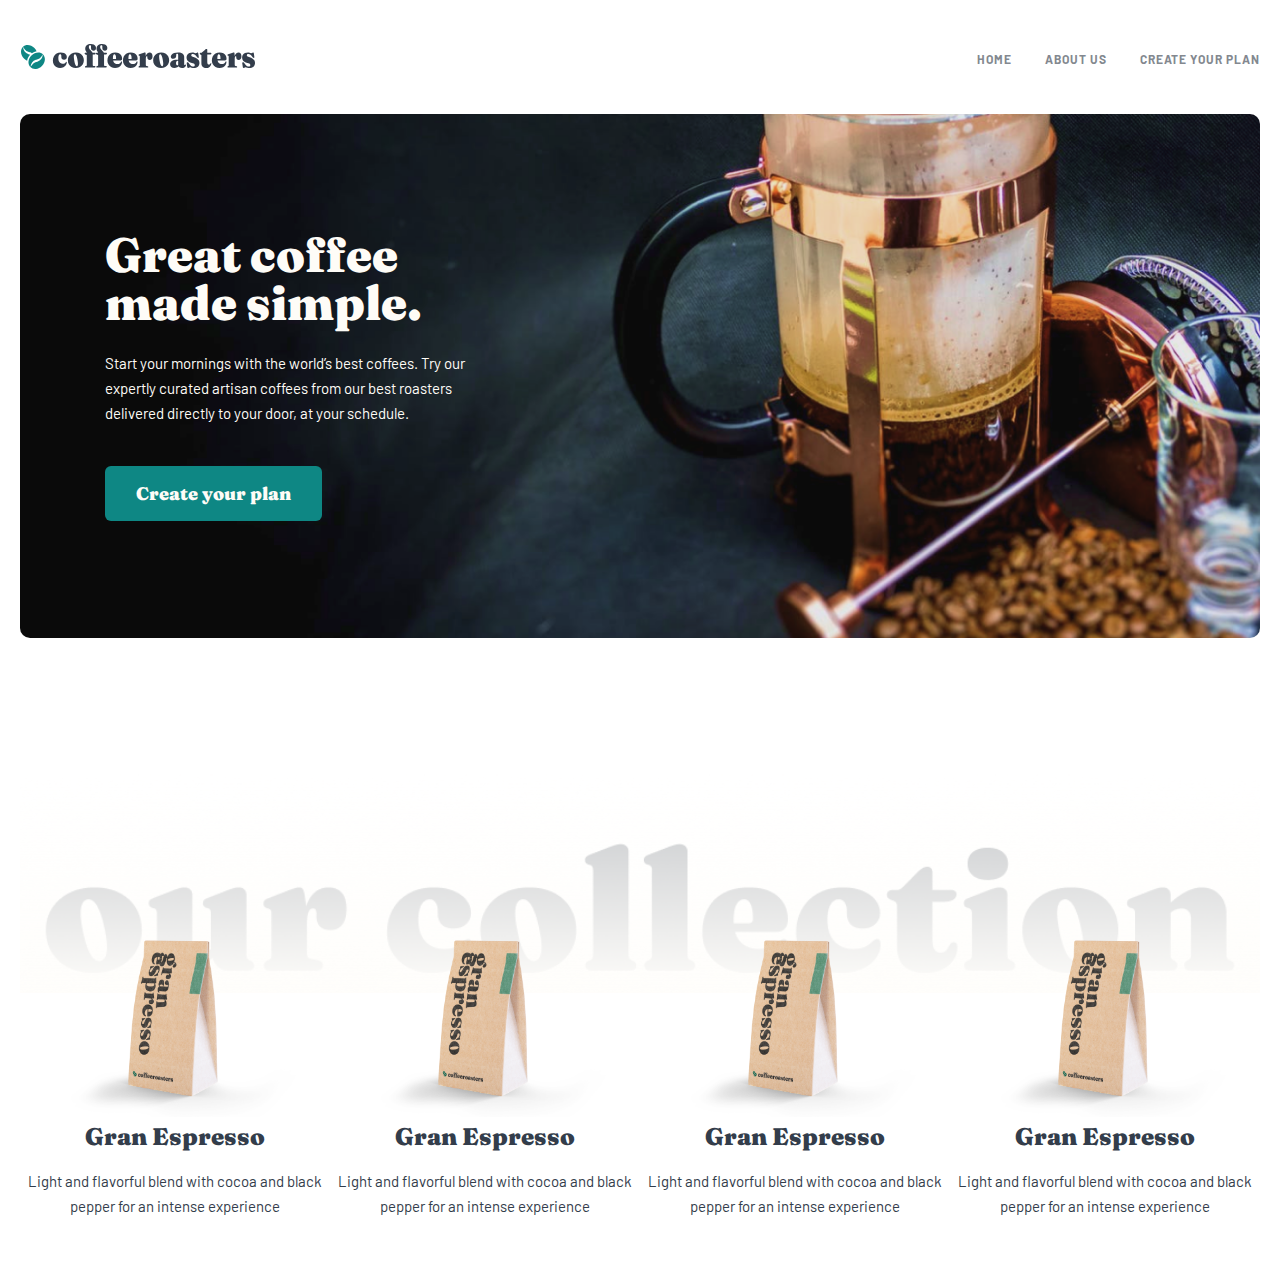
==== index.html @ 401d6cc8 "start" ====
<!DOCTYPE html>
<html lang="en">
  <head>
    <meta charset="UTF-8" />
    <meta name="viewport" content="width=device-width, initial-scale=1.0" />
    <link rel="stylesheet" href="./css/main.css" />
    <title>Document</title>
  </head>
  <body>
    <header class="header">
      <div class="container header__container">
        <div class="header__block">
          <a class="header__logo" href="#">
            <img src="./img/logo.svg" alt="logo" />
          </a>
          <nav class="header__nav">
            <ul class="header__list">
              <li class="header__item">
                <a class="header__link" href="#">HOME</a>
              </li>
              <li class="header__item">
                <a class="header__link" href="#">ABOUT US</a>
              </li>
              <li class="header__item">
                <a class="header__link" href="#">Create your plan</a>
              </li>
            </ul>
            <button class="header__btn"></button>
          </nav>
        </div>
      </div>
    </header>
    <main>
      <section class="hero">
        <div class="container hero__container">
          <div class="hero__block">
            <div class="hero__content">
              <h1 class="hero__title">Great coffee made simple.</h1>
              <p class="hero__text">
                Start your mornings with the world’s best coffees. Try our
                expertly curated artisan coffees from our best roasters
                delivered directly to your door, at your schedule.
              </p>
              <button class="hero__button">Create your plan</button>
            </div>
          </div>
        </div>
      </section>
      <section class="collection">
        <div class="container collection__container">
          <div class="collection__block">
            <ul class="collection__list">
              <li class="collection__item">
                <div class="collection__img_block">
                  <img src="./img/coffe.png" alt="img" />
                </div>
                <div class="collection__content">
                  <h2 class="collection__sub_title">Gran Espresso</h2>
                  <p class="collection__des">
                    Light and flavorful blend with cocoa and black pepper for an
                    intense experience
                  </p>
                </div>
              </li>
              <li class="collection__item">
                <div class="collection__img_block">
                  <img src="./img/coffe.png" alt="img" />
                </div>
                <div class="collection__content">
                  <h2 class="collection__sub_title">Gran Espresso</h2>
                  <p class="collection__des">
                    Light and flavorful blend with cocoa and black pepper for an
                    intense experience
                  </p>
                </div>
              </li>
              <li class="collection__item">
                <div class="collection__img_block">
                  <img src="./img/coffe.png" alt="img" />
                </div>
                <div class="collection__content">
                  <h2 class="collection__sub_title">Gran Espresso</h2>
                  <p class="collection__des">
                    Light and flavorful blend with cocoa and black pepper for an
                    intense experience
                  </p>
                </div>
              </li>
              <li class="collection__item">
                <div class="collection__img_block">
                  <img src="./img/coffe.png" alt="img" />
                </div>
                <div class="collection__content">
                  <h2 class="collection__sub_title">Gran Espresso</h2>
                  <p class="collection__des">
                    Light and flavorful blend with cocoa and black pepper for an
                    intense experience
                  </p>
                </div>
              </li>
            </ul>
          </div>
        </div>
      </section>
    </main>
  </body>
</html>
---- css/main.css ----
@import url("https://fonts.googleapis.com/css2?family=Barlow:ital,wght@0,100;0,200;0,300;0,400;0,500;0,600;0,700;0,800;0,900;1,100;1,200;1,300;1,400;1,500;1,600;1,700;1,800;1,900&family=Fraunces:ital,opsz,wght@0,9..144,100..900;1,9..144,100..900&display=swap");
* {
  -webkit-box-sizing: border-box;
          box-sizing: border-box;
  margin: 0;
  padding: 0;
}

ul,
ol {
  list-style: none;
}

img {
  max-width: 100%;
  height: auto;
}

a {
  text-decoration: none;
}

:root {
  --second-family: "Barlow", sans-serif;
}

body {
  font-family: "Fraunces", serif;
}

.container {
  max-width: 1320px;
  margin-left: auto;
  margin-right: auto;
  padding-left: 20px;
  padding-right: 20px;
}

.header {
  padding-top: 32px;
  position: sticky;
  top: 0;
  background-color: #fff;
  padding-bottom: 40px;
}

.header__logo {
  display: inline-block;
  width: 163px;
}

.header__btn {
  height: 16px;
  width: 16px;
  background-repeat: no-repeat;
  background-image: url("../img/menu-icon.svg");
  border: none;
  background-color: transparent;
}

.header__block {
  display: -webkit-box;
  display: -ms-flexbox;
  display: flex;
  -webkit-box-align: center;
      -ms-flex-align: center;
          align-items: center;
  -webkit-box-pack: justify;
      -ms-flex-pack: justify;
          justify-content: space-between;
}

.header__list {
  -webkit-box-align: center;
      -ms-flex-align: center;
          align-items: center;
  gap: 33px;
  display: none;
}

.header__link {
  font-family: var(--second-family);
  font-weight: 700;
  font-size: 12px;
  line-height: 125%;
  letter-spacing: 0.08em;
  text-transform: uppercase;
  color: #83888f;
}

@media screen and (min-width: 768px) {
  .header {
    padding-top: 40px;
  }
  .header__logo {
    width: 236px;
  }
  .header__btn {
    display: none;
  }
  .header__list {
    display: -webkit-box;
    display: -ms-flexbox;
    display: flex;
  }
}
@media screen and (min-width: 992px) {
  .header {
    padding-top: 43px;
  }
}
.hero__block {
  background-repeat: no-repeat;
  background-image: url("../img/hero_mobile.jpg");
  background-size: cover;
  padding: 100px 20px;
  text-align: center;
  border-radius: 10px;
}

.hero__title {
  font-weight: 900;
  font-size: 40px;
  line-height: 100%;
  margin-bottom: 24px;
  color: #fefcf7;
}

.hero__text {
  font-family: var(--second-family);
  font-weight: 400;
  font-size: 15px;
  line-height: 167%;
  color: #fefcf7;
  margin-bottom: 40px;
}

.hero {
  padding-bottom: 136px;
}

.hero__button {
  font-family: var(--font-family);
  font-weight: 900;
  font-size: 18px;
  line-height: 139%;
  text-align: center;
  color: #fefcf7;
  border-radius: 6px;
  background-color: #0e8784;
  padding: 15px 31px;
  border: none;
}

@media screen and (min-width: 768px) {
  .hero__content {
    max-width: 398px;
    margin-left: 58px;
    text-align: start;
  }
  .hero__title {
    font-size: 48px;
    line-height: 100%;
    margin-bottom: 24px;
  }
  .hero__text {
    font-size: 15px;
    line-height: 167%;
  }
  .hero__block {
    background-image: url("../img/hero_tablet.jpg");
    padding: 104px 0;
  }
}
@media screen and (min-width: 992px) {
  .hero__block {
    background-image: url("../img/hero_desktop.png");
    padding: 117px 0;
  }
  .hero__content {
    margin-left: 85px;
  }
}
.collection__block {
  background-repeat: no-repeat;
  background-image: url("../img/collection_bg.png");
  padding-top: 100px;
  background-position-x: center;
  background-position-y: top;
  background-size: contain;
}

.collection__img_block {
  width: 200px;
  margin-left: auto;
  margin-right: auto;
  margin-bottom: 24px;
}

.collection__item:not(:last-child) {
  margin-bottom: 48px;
}

.collection__item {
  text-align: center;
}

.collection__sub_title {
  font-weight: 900;
  font-size: 24px;
  line-height: 133%;
  color: #333d4b;
  margin-bottom: 16px;
}

.collection__des {
  font-family: var(--second-family);
  font-weight: 400;
  font-size: 15px;
  line-height: 167%;
  color: #333d4b;
}

@media screen and (min-width: 768px) {
  .collection__item {
    display: -webkit-box;
    display: -ms-flexbox;
    display: flex;
    text-align: start;
    -webkit-box-align: center;
        -ms-flex-align: center;
            align-items: center;
  }
  .collection__list {
    max-width: 90%;
    margin-left: auto;
    margin-right: auto;
  }
  .collection__img_block {
    margin-bottom: 0;
    width: 255px;
    -ms-flex-negative: 0;
        flex-shrink: 0;
  }
}
@media screen and (min-width: 992px) {
  .collection__list {
    width: 100%;
    max-width: 100%;
    display: grid;
    grid-template-columns: repeat(4, 1fr);
  }
  .collection__item {
    -webkit-box-orient: vertical;
    -webkit-box-direction: normal;
        -ms-flex-direction: column;
            flex-direction: column;
    text-align: center;
  }
  .collection__block {
    padding-top: 151px;
  }
}/*# sourceMappingURL=main.css.map */
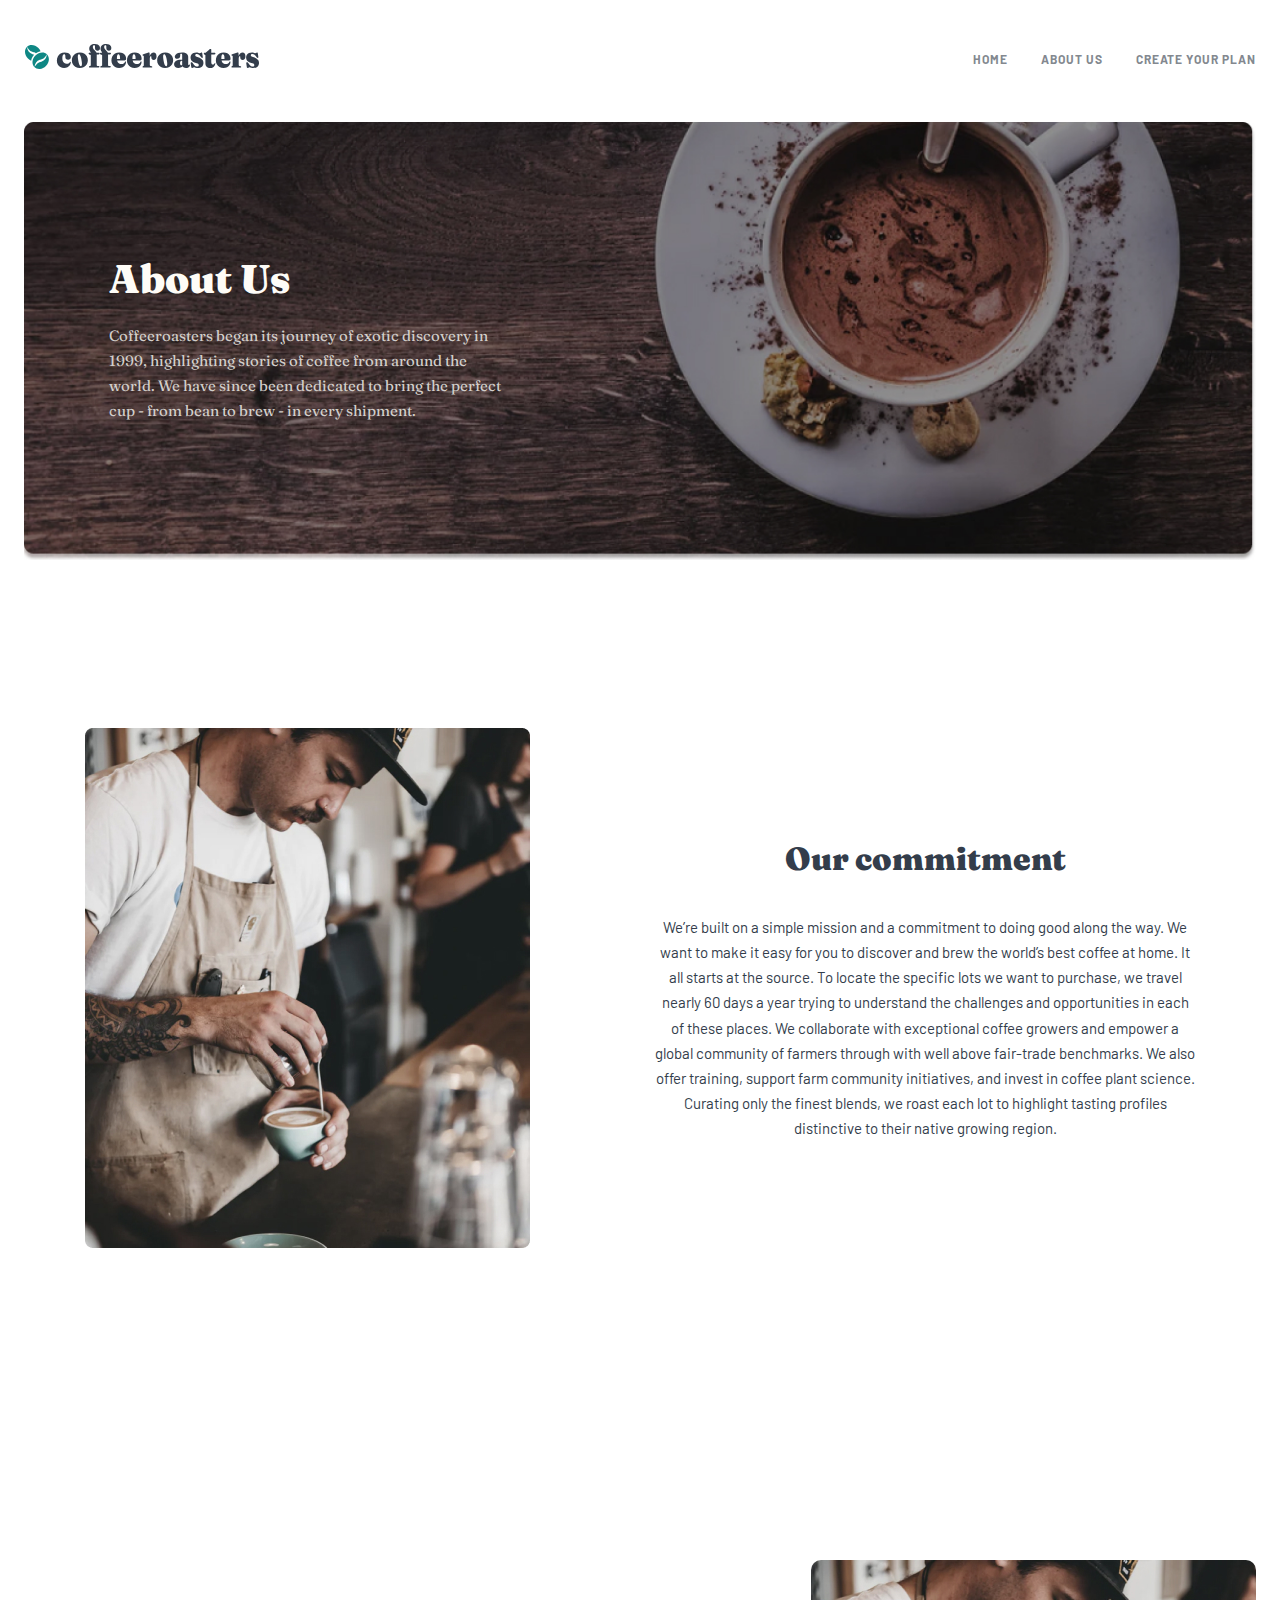
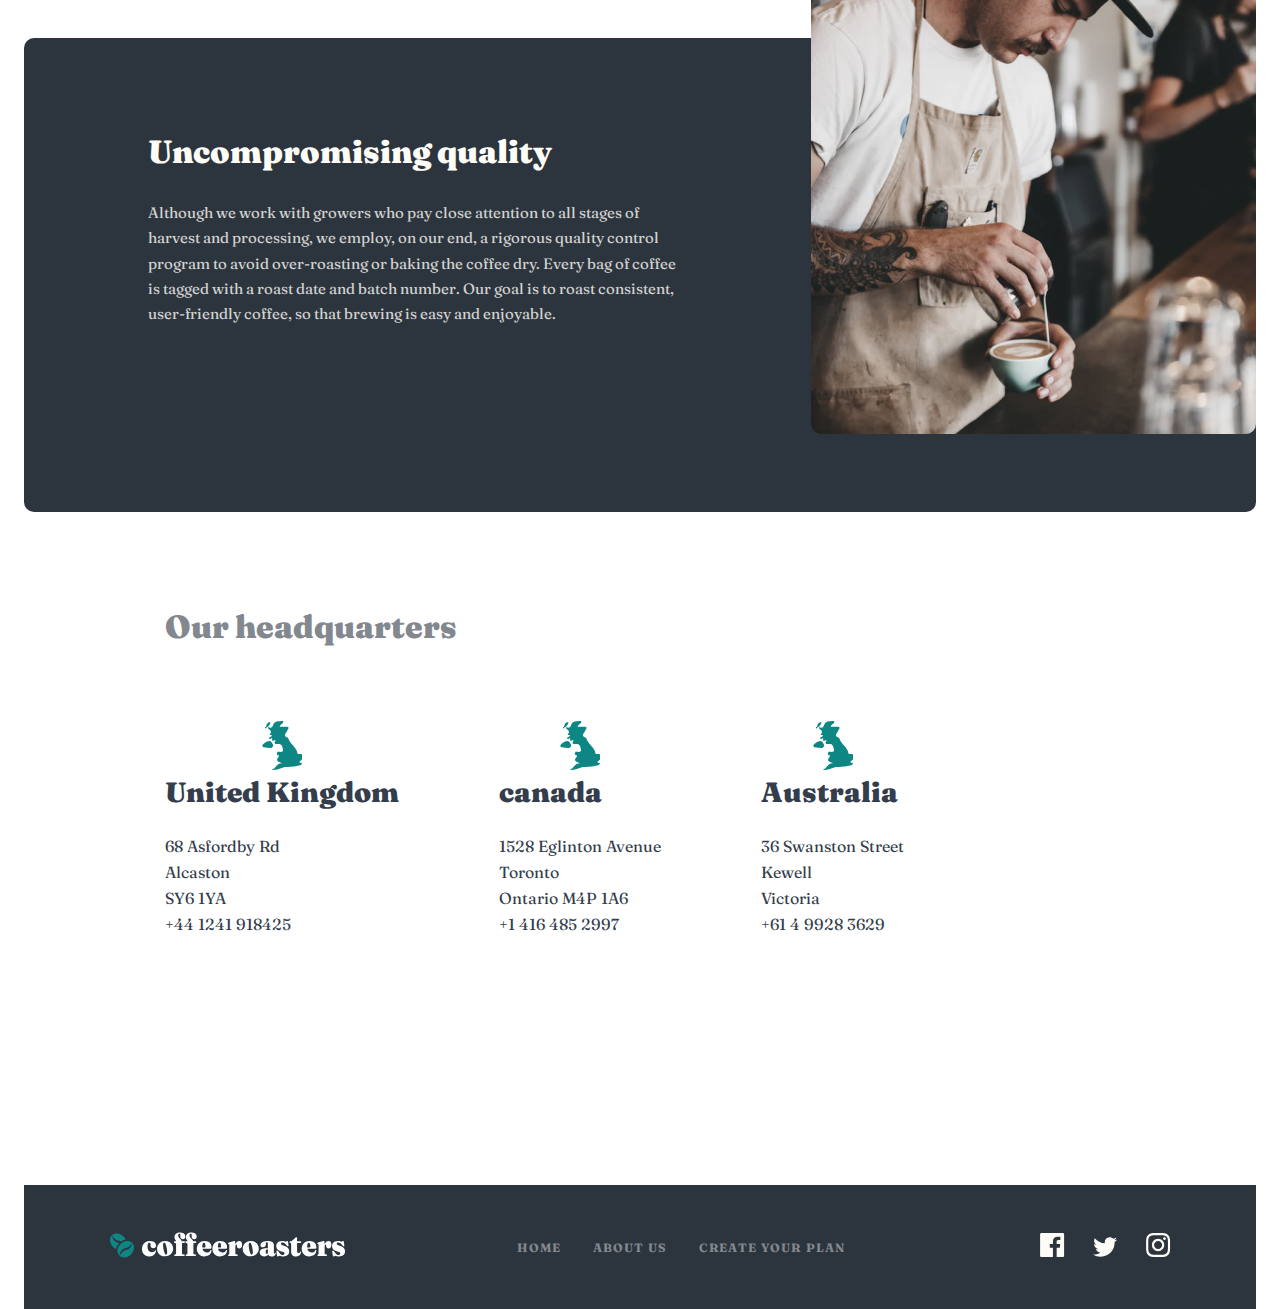
==== commit 05cd720e: "end" ====
--- a/index.html
+++ b/index.html
@@ -1,107 +1,142 @@
 <!DOCTYPE html>
 <html lang="en">
-  <head>
-    <meta charset="UTF-8" />
-    <meta name="viewport" content="width=device-width, initial-scale=1.0" />
-    <link rel="stylesheet" href="./css/main.css" />
+<head>
+    <meta charset="UTF-8">
+    <meta name="viewport" content="width=device-width, initial-scale=1.0">
     <title>Document</title>
-  </head>
-  <body>
+    <link rel="stylesheet" href="./css/main.css">
+</head>
+<body>
     <header class="header">
-      <div class="container header__container">
-        <div class="header__block">
-          <a class="header__logo" href="#">
-            <img src="./img/logo.svg" alt="logo" />
-          </a>
-          <nav class="header__nav">
-            <ul class="header__list">
-              <li class="header__item">
-                <a class="header__link" href="#">HOME</a>
-              </li>
-              <li class="header__item">
-                <a class="header__link" href="#">ABOUT US</a>
-              </li>
-              <li class="header__item">
-                <a class="header__link" href="#">Create your plan</a>
-              </li>
-            </ul>
-            <button class="header__btn"></button>
-          </nav>
+        <div class="container header__container">
+          <div class="header__block">
+            <a class="header__logo" href="#">
+              <img src="./img/logo.svg" alt="logo" />
+            </a>
+            <nav class="header__nav">
+              <ul class="header__list">
+                <li class="header__item">
+                  <a class="header__link" href="#">HOME</a>
+                </li>
+                <li class="header__item">
+                  <a class="header__link" href="#">ABOUT US</a>
+                </li>
+                <li class="header__item">
+                  <a class="header__link" href="#">Create your plan</a>
+                </li>
+              </ul>
+              <button class="header__btn"></button>
+            </nav>
+          </div>
         </div>
-      </div>
-    </header>
-    <main>
-      <section class="hero">
-        <div class="container hero__container">
-          <div class="hero__block">
-            <div class="hero__content">
-              <h1 class="hero__title">Great coffee made simple.</h1>
-              <p class="hero__text">
-                Start your mornings with the world’s best coffees. Try our
-                expertly curated artisan coffees from our best roasters
-                delivered directly to your door, at your schedule.
-              </p>
-              <button class="hero__button">Create your plan</button>
+      </header>
+      <main>
+        <section class="hero">
+          <div class="container hero__container">
+            <div class="hero__block">
+              <div class="hero__top_block">
+                <h1 class="hero__title">About Us</h1>
+              <p class="hero__text">Coffeeroasters began its journey of exotic discovery in 1999, highlighting stories of coffee from around the world. We have since been dedicated to bring the perfect cup - from bean to brew - in every shipment.</p>
+              </div>
             </div>
           </div>
-        </div>
-      </section>
-      <section class="collection">
-        <div class="container collection__container">
-          <div class="collection__block">
-            <ul class="collection__list">
-              <li class="collection__item">
-                <div class="collection__img_block">
-                  <img src="./img/coffe.png" alt="img" />
-                </div>
-                <div class="collection__content">
-                  <h2 class="collection__sub_title">Gran Espresso</h2>
-                  <p class="collection__des">
-                    Light and flavorful blend with cocoa and black pepper for an
-                    intense experience
-                  </p>
-                </div>
+        </section>
+        <section class="commitment">
+          <div class="container commitment__container">
+            <div class="commitment__block">
+              <img class="commitment__img1" src="./img/commitment-mobile-img.jpg" alt="img">
+              <img class="commitment__img2" src="./img/commitment-tablet-img.jpg" alt="img">
+              <img class="commitment__img3" src="./img/commitment-desktop-img.jpg" alt="img">
+              <div class="commitment__content">
+                <h2 class="commitment__title">Our commitment</h2>
+                <p class="commitment__text">
+                  We’re built on a simple mission and a commitment to doing good along the way. We want to make it easy for you to discover and brew the world’s best coffee at home. It all starts at the source. To locate the specific lots we want to purchase, we travel nearly 60 days a year trying to understand the challenges and opportunities in each of these places. We collaborate with exceptional coffee growers and empower a global community of farmers through with well above fair-trade benchmarks. We also offer training, support farm community initiatives, and invest in coffee plant science. Curating only the finest blends, we roast each lot to highlight tasting profiles distinctive to their native growing region.
+                </p>
+              </div>
+            </div>
+          </div>
+        </section>
+        <section class="quality">
+          <div class="container quality__container">
+            <div class="quality__top_block">
+            <div class="quality__img">
+              <img style="border-radius: 10px;" src="./img/quality-mobile-img.jpg" alt="img">
+            </div>
+            <div class="quality__img2">
+              <img style="border-radius: 10px;" src="./img/quality-tablet-img.png" alt="img">
+            </div>
+            <div class="quality__content">
+              <h2 class="quality__title">Uncompromising quality</h2>
+              <p class="quality__text">Although we work with growers who pay close attention to all stages of harvest and processing, we employ, on our end, a rigorous quality control program to avoid over-roasting or baking the coffee dry. Every bag of coffee is tagged with a roast date and batch number. Our goal is to roast 
+                consistent, user-friendly coffee, so that brewing is easy and enjoyable.</p>
+            </div>
+            <div class="quality__img3">
+              <img style="border-radius: 10px;" src="./img/quality-desktop-img.jpg" alt="img">
+            </div>
+          </div>
+            <div class="quality__block"></div>
+          </div>
+        </section>
+        <section class="headquarters">
+          <div class="container headquarters__container">
+            <h2 class="headquarters__title">
+              Our headquarters
+            </h2>
+            <ul class="headquarters__list">
+              <li class="headquarters__item">
+                <h2 class="headquarters__sub_title">United Kingdom</h2>
+                <p class="headquarters__text">68  Asfordby Rd</p>
+                <p class="headquarters__text">Alcaston</p>
+                <p class="headquarters__text">SY6 1YA</p>
+                <p class="headquarters__text">+44 1241 918425</p>
               </li>
-              <li class="collection__item">
-                <div class="collection__img_block">
-                  <img src="./img/coffe.png" alt="img" />
-                </div>
-                <div class="collection__content">
-                  <h2 class="collection__sub_title">Gran Espresso</h2>
-                  <p class="collection__des">
-                    Light and flavorful blend with cocoa and black pepper for an
-                    intense experience
-                  </p>
-                </div>
+              <li class="headquarters__item">
+                <h2 class="headquarters__sub_title">canada</h2>
+                <p class="headquarters__text">1528  Eglinton Avenue</p>
+                <p class="headquarters__text">Toronto</p>
+                <p class="headquarters__text">Ontario M4P 1A6 </p>
+                <p class="headquarters__text">+1 416 485 2997</p>
               </li>
-              <li class="collection__item">
-                <div class="collection__img_block">
-                  <img src="./img/coffe.png" alt="img" />
-                </div>
-                <div class="collection__content">
-                  <h2 class="collection__sub_title">Gran Espresso</h2>
-                  <p class="collection__des">
-                    Light and flavorful blend with cocoa and black pepper for an
-                    intense experience
-                  </p>
-                </div>
-              </li>
-              <li class="collection__item">
-                <div class="collection__img_block">
-                  <img src="./img/coffe.png" alt="img" />
-                </div>
-                <div class="collection__content">
-                  <h2 class="collection__sub_title">Gran Espresso</h2>
-                  <p class="collection__des">
-                    Light and flavorful blend with cocoa and black pepper for an
-                    intense experience
-                  </p>
-                </div>
+              <li class="headquarters__item">
+                <h2 class="headquarters__sub_title">Australia</h2>
+                <p class="headquarters__text">36 Swanston Street</p>
+                <p class="headquarters__text">Kewell</p>
+                <p class="headquarters__text">Victoria</p>
+                <p class="headquarters__text">+61 4 9928 3629</p>
               </li>
             </ul>
           </div>
+        </section>
+      </main>
+    <footer class="footer">
+      <div class="container footer__container">
+        <div class="footer__block">
+
+        <div class="footer__logo">
+          <img src="./img/footer-logo.svg" alt="logo">
         </div>
-      </section>
-    </main>
-  </body>
-</html>
+        <ul class="footer__list1">
+          <li class="footer__item1">
+            <a href="#" class="footer__link1">HOME</a>
+            <a href="#" class="footer__link1">ABOUT US</a>
+            <a href="#" class="footer__link1">Create your plan</a>
+          </li>
+        </ul>
+        <ul class="footer__list2">
+          <li class="footer__item2">
+            <a href="#" class="footer__link2">
+              <img src="./img/footer-icon1.svg" alt="icon">
+            </a>
+            <a href="#" class="footer__link2">
+              <img src="./img/footer-icon2.svg" alt="icon">
+            </a>
+            <a href="#" class="footer__link2">
+              <img src="./img/footer-icon3.svg" alt="icon">
+            </a>
+          </li>
+        </ul>
+      </div>
+      </div>
+    </footer>
+</body>
+</html>--- a/css/main.css
+++ b/css/main.css
@@ -29,19 +29,16 @@
 }
 
 .container {
-  max-width: 1320px;
+  max-width: 1488px;
   margin-left: auto;
   margin-right: auto;
-  padding-left: 20px;
-  padding-right: 20px;
+  padding-left: 24px;
+  padding-right: 24px;
 }
 
 .header {
+  padding-bottom: 48px;
   padding-top: 32px;
-  position: sticky;
-  top: 0;
-  background-color: #fff;
-  padding-bottom: 40px;
 }
 
 .header__logo {
@@ -109,111 +106,85 @@
     padding-top: 43px;
   }
 }
+.hero {
+  padding-bottom: 120px;
+}
+
 .hero__block {
   background-repeat: no-repeat;
-  background-image: url("../img/hero_mobile.jpg");
   background-size: cover;
-  padding: 100px 20px;
-  text-align: center;
-  border-radius: 10px;
+  background-image: url(../img/hero-mobile-img.jpg);
+  padding-top: 118px;
+  padding-bottom: 87px;
 }
 
 .hero__title {
   font-weight: 900;
-  font-size: 40px;
+  font-size: 28px;
   line-height: 100%;
+  color: #fefcf7;
   margin-bottom: 24px;
-  color: #fefcf7;
 }
 
 .hero__text {
-  font-family: var(--second-family);
   font-weight: 400;
   font-size: 15px;
   line-height: 167%;
-  color: #fefcf7;
-  margin-bottom: 40px;
-}
-
-.hero {
-  padding-bottom: 136px;
-}
-
-.hero__button {
-  font-family: var(--font-family);
-  font-weight: 900;
-  font-size: 18px;
-  line-height: 139%;
-  text-align: center;
-  color: #fefcf7;
-  border-radius: 6px;
-  background-color: #0e8784;
-  padding: 15px 31px;
-  border: none;
-}
-
-@media screen and (min-width: 768px) {
-  .hero__content {
-    max-width: 398px;
-    margin-left: 58px;
-    text-align: start;
-  }
-  .hero__title {
-    font-size: 48px;
-    line-height: 100%;
-    margin-bottom: 24px;
-  }
-  .hero__text {
-    font-size: 15px;
-    line-height: 167%;
-  }
-  .hero__block {
-    background-image: url("../img/hero_tablet.jpg");
-    padding: 104px 0;
-  }
-}
-@media screen and (min-width: 992px) {
-  .hero__block {
-    background-image: url("../img/hero_desktop.png");
-    padding: 117px 0;
-  }
-  .hero__content {
-    margin-left: 85px;
-  }
-}
-.collection__block {
-  background-repeat: no-repeat;
-  background-image: url("../img/collection_bg.png");
-  padding-top: 100px;
-  background-position-x: center;
-  background-position-y: top;
-  background-size: contain;
-}
-
-.collection__img_block {
-  width: 200px;
+  color: #D3CFCB;
+}
+
+.hero__top_block {
+  text-align: center;
+  max-width: 279px;
   margin-left: auto;
   margin-right: auto;
-  margin-bottom: 24px;
-}
-
-.collection__item:not(:last-child) {
-  margin-bottom: 48px;
-}
-
-.collection__item {
-  text-align: center;
-}
-
-.collection__sub_title {
+}
+
+@media screen and (min-width: 768px) {
+  .hero__block {
+    background-repeat: no-repeat;
+    background-size: cover;
+    background-image: url(../../img/hero-tablet-img.jpg);
+    padding: 118px 233px 118px 58px;
+  }
+  .hero {
+    padding-bottom: 144px;
+  }
+  .hero__title {
+    font-size: 32px;
+  }
+  .hero__top_block {
+    text-align: start;
+    max-width: 398px;
+    margin-left: 0;
+    margin-right: 0;
+  }
+}
+@media screen and (min-width: 1200px) {
+  .hero__block {
+    background-repeat: no-repeat;
+    background-size: cover;
+    background-image: url(../../img/hero-desktop-img.jpg);
+    padding: 137px 750px 137px 85px;
+  }
+  .hero__title {
+    font-size: 40px;
+  }
+  .hero__top_block {
+    max-width: 445px;
+  }
+  .hero {
+    padding-bottom: 168px;
+  }
+}
+.commitment__title {
   font-weight: 900;
-  font-size: 24px;
-  line-height: 133%;
+  font-size: 32px;
+  line-height: 150%;
   color: #333d4b;
-  margin-bottom: 16px;
-}
-
-.collection__des {
+}
+
+.commitment__text {
   font-family: var(--second-family);
   font-weight: 400;
   font-size: 15px;
@@ -221,43 +192,344 @@
   color: #333d4b;
 }
 
+.commitment__block {
+  text-align: center;
+}
+
+.commitment__img2 {
+  display: none;
+}
+
+.commitment__img3 {
+  display: none;
+}
+
 @media screen and (min-width: 768px) {
-  .collection__item {
-    display: -webkit-box;
-    display: -ms-flexbox;
-    display: flex;
-    text-align: start;
+  .commitment__img1 {
+    display: none;
+  }
+  .commitment__img2 {
+    display: inline;
+  }
+  .commitment__block {
+    display: -webkit-box;
+    display: -ms-flexbox;
+    display: flex;
+    gap: 69px;
+    -webkit-box-pack: center;
+        -ms-flex-pack: center;
+            justify-content: center;
+  }
+  .commitment__content {
+    max-width: 339px;
+  }
+  .commitment__title {
+    margin-bottom: 32px;
+  }
+  .commitment {
+    padding-bottom: 144px;
+  }
+}
+@media screen and (min-width: 1200px) {
+  .commitment__img1 {
+    display: none;
+  }
+  .commitment__img2 {
+    display: none;
+  }
+  .commitment__img3 {
+    display: inline;
+  }
+  .commitment__block {
+    display: -webkit-box;
+    display: -ms-flexbox;
+    display: flex;
+    gap: 125px;
     -webkit-box-align: center;
         -ms-flex-align: center;
             align-items: center;
-  }
-  .collection__list {
-    max-width: 90%;
-    margin-left: auto;
-    margin-right: auto;
-  }
-  .collection__img_block {
+    -webkit-box-pack: center;
+        -ms-flex-pack: center;
+            justify-content: center;
+  }
+  .commitment__content {
+    max-width: 540px;
+  }
+  .commitment {
+    padding-bottom: 168px;
+  }
+}
+.quality {
+  padding-top: 144px;
+  padding-bottom: 168px;
+}
+
+.quality__img {
+  text-align: center;
+}
+
+.quality__img2 {
+  text-align: center;
+}
+
+.quality__content {
+  margin-top: 64px;
+  text-align: center;
+  max-width: 278px;
+  margin-left: auto;
+  margin-right: auto;
+}
+
+.quality__title {
+  font-weight: 900;
+  font-size: 28px;
+  line-height: 100%;
+  color: #fefcf7;
+  margin-bottom: 24px;
+}
+
+.quality__text {
+  font-weight: 400;
+  font-size: 15px;
+  line-height: 167%;
+  color: #fefcf7;
+  opacity: 0.8;
+}
+
+.quality__block {
+  position: relative;
+}
+
+.quality__block::after {
+  content: "";
+  background-repeat: no-repeat;
+  background-color: #2c343e;
+  border-radius: 10px;
+  position: absolute;
+  width: 100%;
+  height: 509px;
+  z-index: -1;
+  top: -470px;
+  background-position-x: center;
+  right: 0;
+  left: 0;
+}
+
+.quality__img3 {
+  display: none;
+}
+
+.quality__img2 {
+  display: none;
+}
+
+@media screen and (min-width: 768px) {
+  .quality__img2 {
+    display: block;
+  }
+  .quality__img {
+    display: none;
+  }
+  .quality__img3 {
+    display: none;
+  }
+  .quality__block::after {
+    height: 488px;
+    top: -400px;
+  }
+  .quality__content {
+    max-width: 540px;
+  }
+  .quality__title {
+    font-size: 32px;
+  }
+}
+@media screen and (min-width: 1200px) {
+  .quality__img {
+    display: none;
+  }
+  .quality__img2 {
+    display: none;
+  }
+  .quality__img3 {
+    display: block;
+  }
+  .quality__top_block {
+    display: -webkit-box;
+    display: -ms-flexbox;
+    display: flex;
+    -webkit-box-pack: justify;
+        -ms-flex-pack: justify;
+            justify-content: space-between;
+    -webkit-box-align: center;
+        -ms-flex-align: center;
+            align-items: center;
+  }
+  .quality__title {
+    font-size: 32px;
+    margin-bottom: 32px;
+  }
+  .quality__block::after {
+    height: 474px;
+    top: -400px;
+  }
+  .quality__content {
+    text-align: start;
+  }
+}
+.headquarters__title {
+  font-weight: 900;
+  font-size: 24px;
+  line-height: 133%;
+  text-align: center;
+  color: #83888f;
+  margin-bottom: 72px;
+}
+
+.headquarters__sub_title {
+  font-weight: 900;
+  font-size: 28px;
+  line-height: 129%;
+  text-align: center;
+  color: #333d4b;
+  margin-bottom: 24px;
+}
+
+.headquarters__text {
+  font-weight: 400;
+  font-size: 16px;
+  line-height: 162%;
+  text-align: center;
+  color: #333d4b;
+}
+
+.headquarters__item {
+  text-align: center;
+}
+.headquarters__item::before {
+  content: "";
+  background-repeat: no-repeat;
+  background-image: url(../img/headquarters__icon.svg);
+  display: inline-block;
+  width: 40px;
+  height: 49px;
+}
+
+.headquarters__item {
+  margin-bottom: 80px;
+}
+
+@media screen and (min-width: 378px) {
+  .headquarters {
+    padding-bottom: 120px;
+  }
+}
+@media screen and (min-width: 786px) {
+  .headquarters__list {
+    display: -webkit-box;
+    display: -ms-flexbox;
+    display: flex;
+    gap: 50px;
+  }
+  .headquarters__sub_title {
+    text-align: start;
+  }
+  .headquarters__text {
+    text-align: start;
+  }
+  .headquarters__title {
+    text-align: start;
+    font-size: 24px;
+  }
+  .headquarters {
+    padding-bottom: 144px;
+  }
+}
+@media screen and (min-width: 1200px) {
+  .headquarters__list {
+    display: -webkit-box;
+    display: -ms-flexbox;
+    display: flex;
+    gap: 100px;
+  }
+  .headquarters__title {
+    text-align: start;
+    font-size: 32px;
+  }
+  .headquarters__container {
+    padding-left: 165px;
+  }
+  .headquarters {
+    padding-bottom: 168px;
+  }
+}
+.footer__block {
+  padding: 54px;
+  background-color: #2c343e;
+}
+
+.footer__block {
+  text-align: center;
+}
+
+.footer__link2 {
+  margin-left: 24px;
+}
+
+.footer__list1 {
+  margin-top: 48px;
+  margin-bottom: 48px;
+}
+
+.footer__link1 {
+  display: block;
+  font-weight: 700;
+  font-size: 12px;
+  line-height: 125%;
+  letter-spacing: 0.08em;
+  text-transform: uppercase;
+  color: #83888f;
+  margin-bottom: 24px;
+}
+
+.footer__list2 {
+  display: -webkit-box;
+  display: -ms-flexbox;
+  display: flex;
+  -webkit-box-pack: center;
+      -ms-flex-pack: center;
+          justify-content: center;
+}
+
+@media screen and (min-width: 768px) {
+  .footer__item1 {
+    display: -webkit-box;
+    display: -ms-flexbox;
+    display: flex;
+    gap: 32px;
+    -webkit-box-pack: center;
+        -ms-flex-pack: center;
+            justify-content: center;
+  }
+}
+@media screen and (min-width: 1200px) {
+  .footer__block {
+    padding: 47px 85px;
+    display: -webkit-box;
+    display: -ms-flexbox;
+    display: flex;
+    -webkit-box-pack: justify;
+        -ms-flex-pack: justify;
+            justify-content: space-between;
+    -webkit-box-align: center;
+        -ms-flex-align: center;
+            align-items: center;
+  }
+  .footer__list1 {
+    margin-top: 0;
     margin-bottom: 0;
-    width: 255px;
-    -ms-flex-negative: 0;
-        flex-shrink: 0;
-  }
-}
-@media screen and (min-width: 992px) {
-  .collection__list {
-    width: 100%;
-    max-width: 100%;
-    display: grid;
-    grid-template-columns: repeat(4, 1fr);
-  }
-  .collection__item {
-    -webkit-box-orient: vertical;
-    -webkit-box-direction: normal;
-        -ms-flex-direction: column;
-            flex-direction: column;
-    text-align: center;
-  }
-  .collection__block {
-    padding-top: 151px;
+  }
+  .footer__link1 {
+    margin-bottom: 0px;
   }
 }/*# sourceMappingURL=main.css.map */